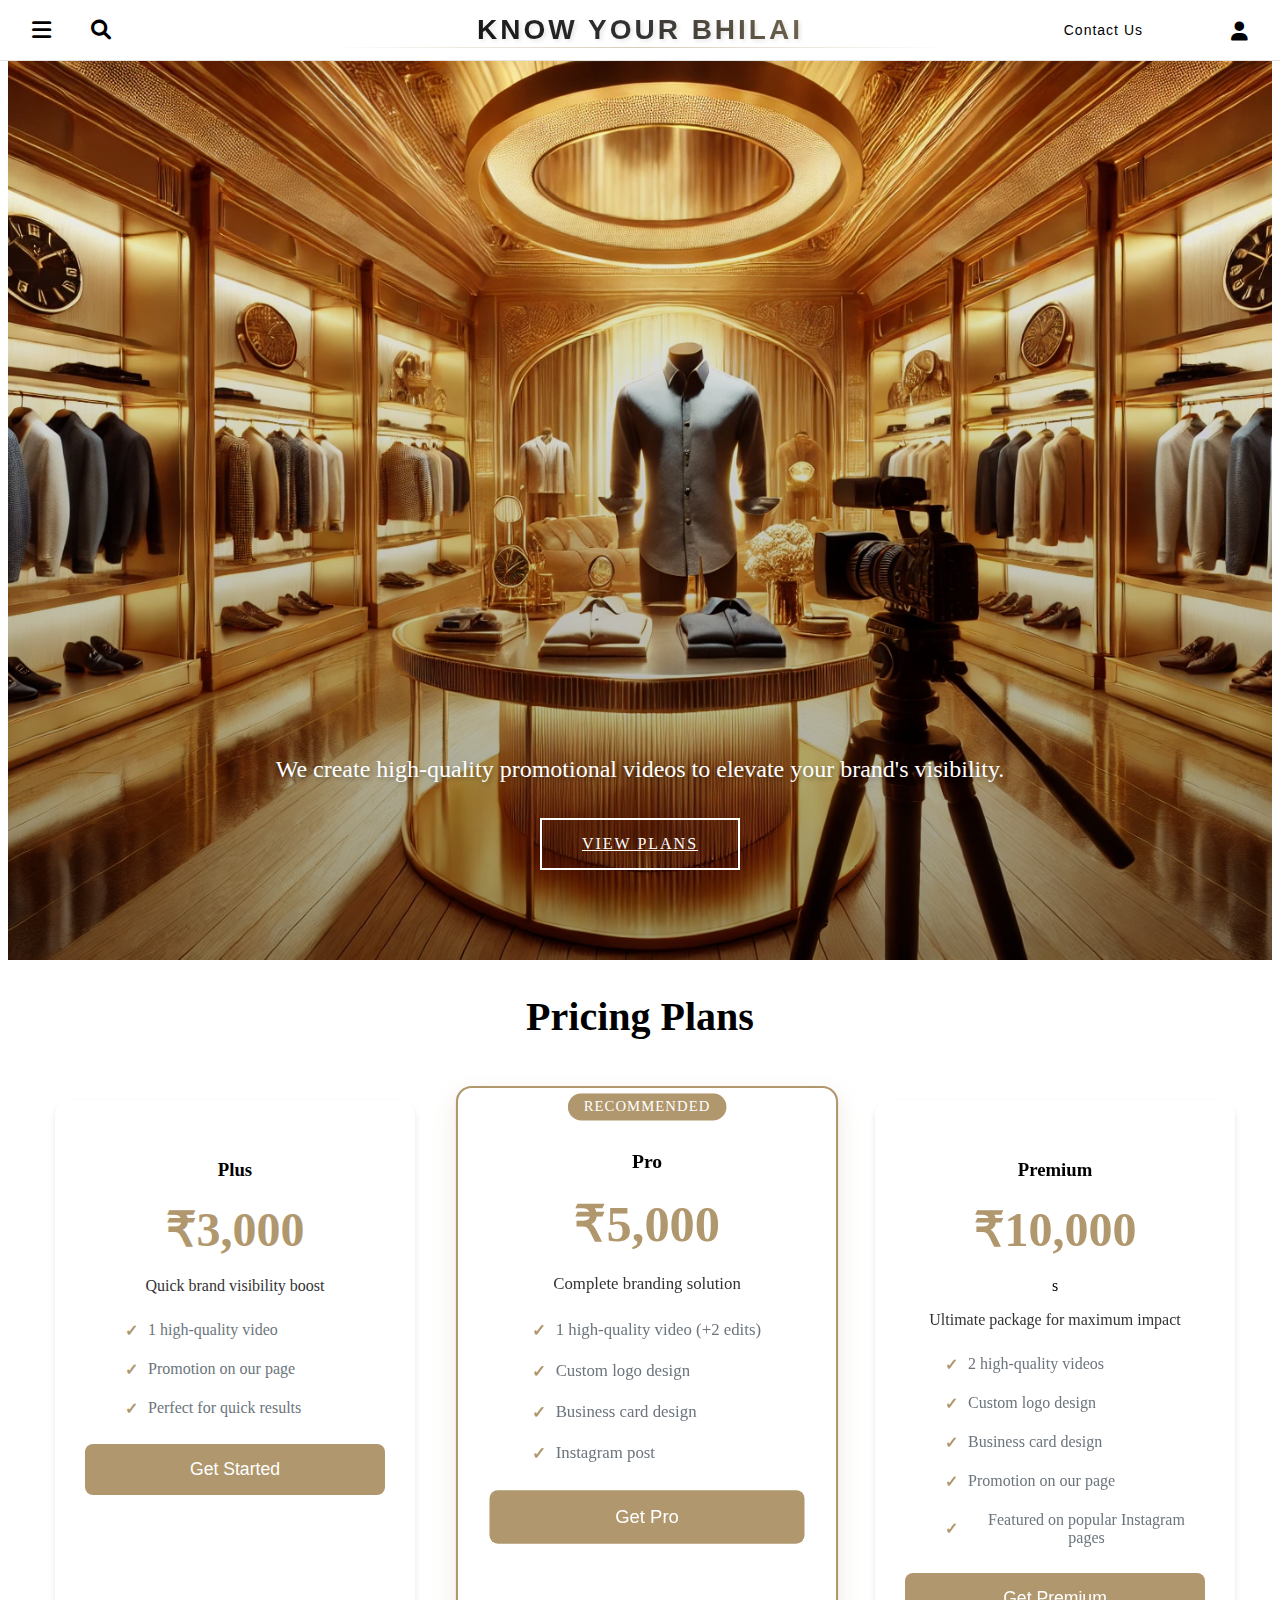
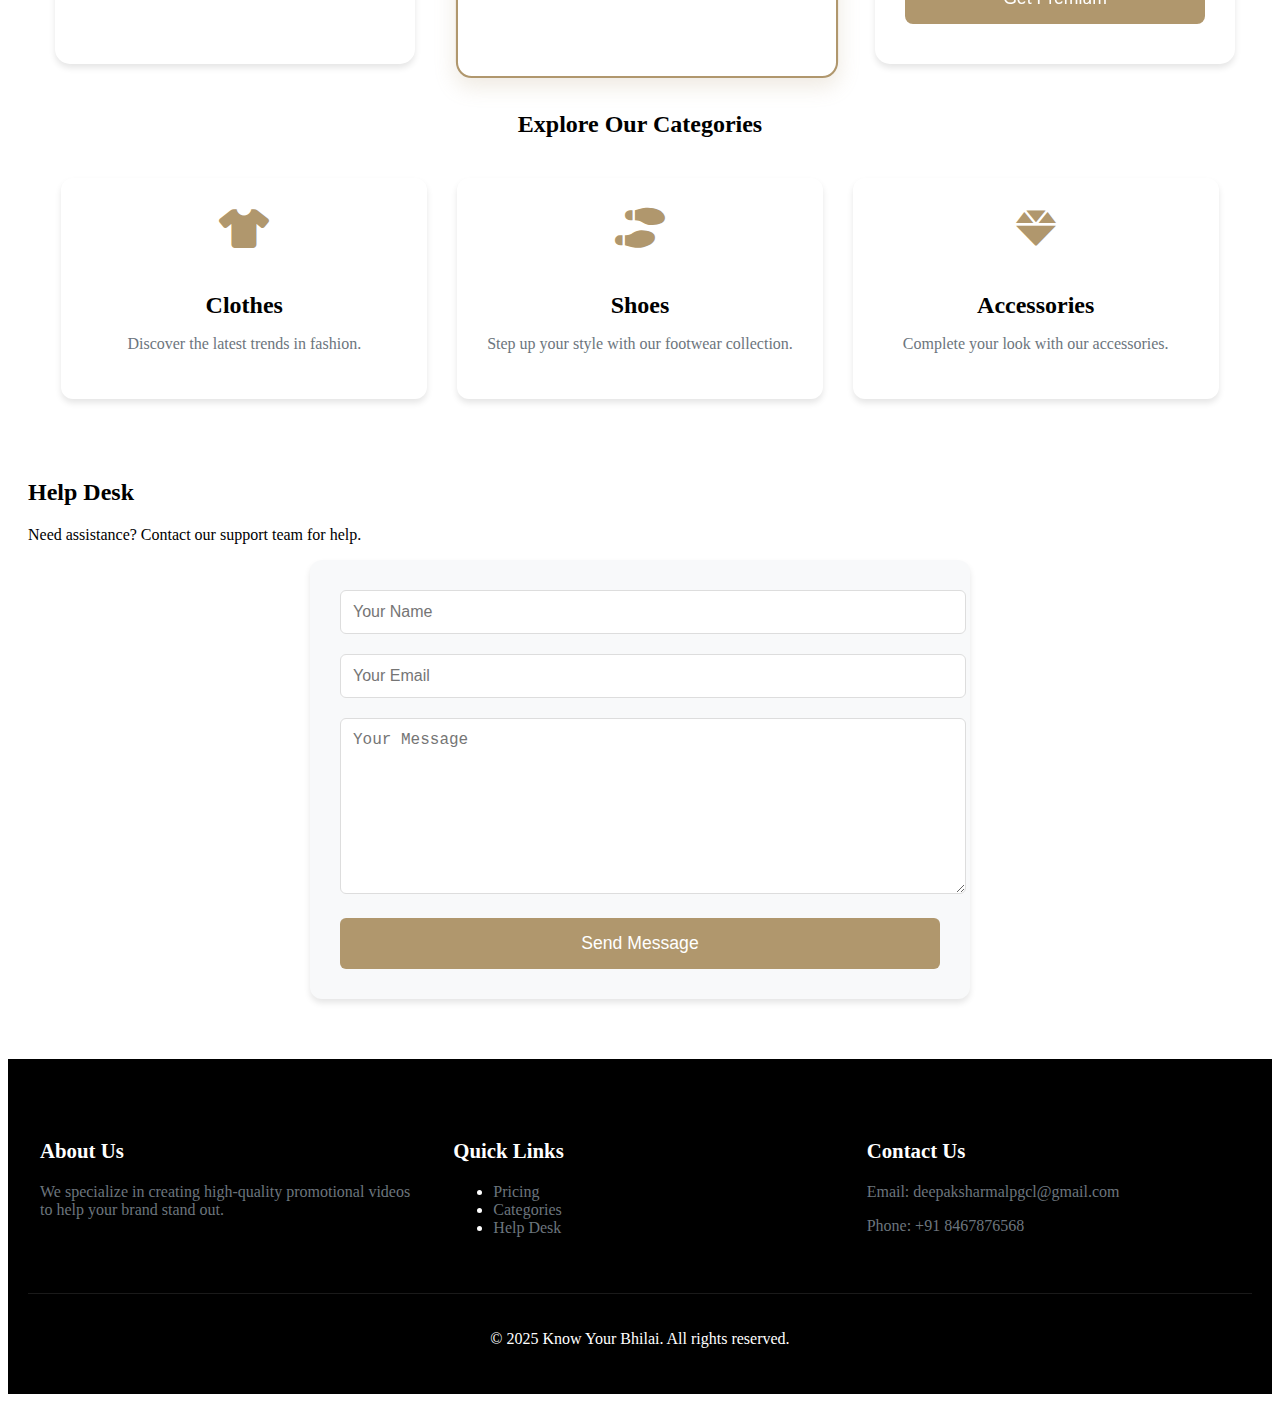
==== index.html @ e36b5971 "Add files via upload" ====
<!DOCTYPE html>
<html lang="en">
<head>
    <meta charset="UTF-8">
    <meta name="viewport" content="width=device-width, initial-scale=1.0">
    <title>Promotional Video Services</title>
    <link rel="stylesheet" href="style.css">
    <link rel="stylesheet" href="https://cdnjs.cloudflare.com/ajax/libs/font-awesome/6.0.0/css/all.min.css">

</head>
<body>
    <!-- Header/Navigation -->
    <header class="header">
        <nav class="nav-container">
            <div class="nav-left">
                <button class="menu-btn">
                    <i class="fas fa-bars"></i>
                </button>
                <button class="search-btn">
                    <i class="fas fa-search"></i>
                </button>
            </div>
            
            <div class="logo">
                <h1>KNOW YOUR BHILAI</h1>
            </div>
            
            <div class="nav-right">
                <button class="call-btn" onclick="scrollToContact()">Contact Us</button>
                <button class="wishlist-btn">
                </button>
                <button class="account-btn">
                    <i class="fas fa-user"></i>
                </button>
            </div>
        </nav>
    </header>

<!-- Hero Section -->
<section class="hero-section">
    <img src="./image/first.png" alt="Luxury Store" class="hero-background">
    <div class="hero-overlay"></div>
    <div class="hero-content">
        <p class="hero-description">We create high-quality promotional videos to elevate your brand's visibility.</p>
        <a href="#pricing" class="view-plans-btn">VIEW PLANS</a>
    </div>
</section>

    <!-- Pricing Section -->
    <section id="pricing" class="pricing-section"> <!-- Added ID for scroll target -->
    <h2 class="pricing-title">Pricing Plans</h2>
        <div class="pricing-container">
            <!-- Plus Card -->
            <div class="price-card">
                <h3>Plus</h3>
                <div class="price">₹3,000</div>
                <p class="description">Quick brand visibility boost</p>
                <ul class="features-list">
                    <li>1 high-quality video</li>
                    <li>Promotion on our page</li>
                    <li>Perfect for quick results</li>
                </ul>
                <button class="btn btn-plus" onclick="window.location.href='payment.html?plan=plus'">Get Started</button>
            </div>
    
            <!-- Pro Card -->
            <div class="price-card">
                <h3>Pro</h3>
                <div class="price">₹5,000</div>
                <p class="description">Complete branding solution</p>
                <ul class="features-list">
                    <li>1 high-quality video (+2 edits)</li>
                    <li>Custom logo design</li>
                    <li>Business card design</li>
                    <li>Instagram post</li>
                </ul>
                <button class="btn btn-pro" onclick="window.location.href='payment.html?plan=pro'">Get Pro</button>
            </div>
    
            <!-- Premium Card -->
            <div class="price-card">
                <h3>Premium</h3>
                <div class="price">₹10,000</div>s
                <p class="description">Ultimate package for maximum impact</p>
                <ul class="features-list">
                    <li>2 high-quality videos </li>
                    <li>Custom logo design</li>
                    <li>Business card design</li>
                    <li>Promotion on our page</li>
                    <li>Featured on popular Instagram pages</li>
                </ul>   
                <button class="btn btn-premium" onclick="window.location.href='payment.html?plan=premium'">Get Premium</button>
            </div>
        </div>
    </section>

    <div class="section-divider"></div>

    <!-- Categories Section -->
<section id="categories" class="categories-section">
    <h2 class="categories-title"><br>Explore Our Categories</h2>
    <div class="categories-container">
    <div class="categories-container">
        <div class="category-box">
            <i class="fas fa-tshirt"></i>
            <h3>Clothes</h3>
            <p>Discover the latest trends in fashion.</p>
            <a href="clothes.html" class="category-link"></a>
        </div>
        <div class="category-box">
            <i class="fas fa-shoe-prints"></i>
            <h3>Shoes</h3>
            <p>Step up your style with our footwear collection.</p>
            <a href="shoes.html" class="category-link"></a>
        </div>
        <div class="category-box">
            <i class="fas fa-gem"></i>
            <h3>Accessories</h3>
            <p>Complete your look with our accessories.</p>
            <a href="accessories.html" class="category-link"></a>
        </div>
    </div>
</div>
</section>

    <!-- Help Desk Section -->
    <section id="help-desk" class="help-desk">
        <h2>Help Desk</h2>
        <p>Need assistance? Contact our support team for help.</p>
        <form class="help-form">
            <input type="text" placeholder="Your Name" required>
            <input type="email" placeholder="Your Email" required>
            <textarea placeholder="Your Message" required></textarea>
            <button type="submit">Send Message</button>
        </form>
    </section>

    <!-- Footer -->
    <footer class="footer">
        <div class="footer-content">
            <div class="footer-section">
                <h3>About Us</h3>
                <p>We specialize in creating high-quality promotional videos to help your brand stand out.</p>
            </div>
            <div class="footer-section">
                <h3>Quick Links</h3>
                <ul>
                    <li><a href="#pricing">Pricing</a></li>
                    <li><a href="#categories">Categories</a></li>
                    <li><a href="#help-desk">Help Desk</a></li>
                </ul>
            </div>
            <div class="footer-section">
                <h3>Contact Us</h3>
                <p>Email: deepaksharmalpgcl@gmail.com</p>
                <p>Phone: +91 8467876568</p>
            </div>
        </div>
        <div class="footer-bottom">
            <p>&copy; 2025 Know Your Bhilai. All rights reserved.</p>
        </div>
    </footer>
    <script src="script.js"></script>
</body>
<!-- Add this at the bottom of your page where the contact section is -->
<section id="contact">
    <!-- Your contact form or contact information here -->
</section>
</html>
---- style.css ----
/* Base styles and variables */
:root {
    --primary-color: #1a1a1a;
    --accent-color: #007bff;
    --light-gray: #f8f9fa;
    --text-gray: #6c757d;
    --white: #ffffff;
    --shadow: 0 4px 6px rgba(0, 0, 0, 0.1);
    --transition: all 0.3s ease;
}

/* Pricing Section */
.pricing {
    padding: 80px 20px;
    background: var(--white);
}.pricing {
    padding: 80px 20px;
    background: var(--white);
}

.pricing-title {
    font-size: 40px;
    color: #000000;
    text-align: center;
    margin-bottom: 60px;
    font-weight: 600;
}

.pricing-title h2 {
    font-size: 2.5rem;
    color: var(--primary-color);
    margin-bottom: 20px;
}

.pricing-container {
    display: grid;
    grid-template-columns: repeat(auto-fit, minmax(300px, 1fr));
    gap: 30px;
    max-width: 1200px;
    margin: 0 auto;
    padding: 0 20px;
}

.price-card {
    background: var(--white);
    border-radius: 15px;
    padding: 40px 30px; /* Increase horizontal padding */
    min-width: 300px; /* Ensure minimum width */
    margin: 0 15px; /* Add some margin between cards */
    text-align: center;
    transition: var(--transition);
    box-shadow: var(--shadow);
    position: relative;
    overflow: hidden;
}
.price-card:nth-child(2) {
    transform: scale(1.05);
    border: 2px solid #B0976D; /* Golden border */
    box-shadow: 0 8px 20px rgba(176, 151, 109, 0.2); /* Golden shadow */
    position: relative;
}
/* Add a "Popular" or "Best Value" badge */
.price-card:nth-child(2)::before {
    content: "RECOMMENDED";
    position: absolute;
    top:  5px;
    left: 50%;
    transform: translateX(-50%);
    background: #B0976D;
    color: white;
    padding: 5px 15px;
    border-radius: 20px;
    font-size: 14px;
    font-weight: 500;
    letter-spacing: 1px;
}

.price-card:hover {
    transform: translateY(-10px);
    box-shadow: 0 8px 15px rgba(0, 0, 0, 0.15);
}
.price-card:nth-child(2):hover {
    transform: scale(1.05) translateY(-10px);
}

.price-card h3 {
    color: #000000;
    font-weight: 600;
}

.price-card .price {
    color: #B0976D; /* Golden color for price */
    font-size: 48px;
    font-weight: 600;
    margin: 20px 0;
}

.price-card .description {
    color: #333333; /* Darker gray */
    font-weight: 500;
}

.features-list li {
    color: #444444; /* Dark gray for list items */
    font-weight: 500;
}

.features-list li {
    padding: 10px 0;
    color: var(--text-gray);
    display: flex;
    align-items: center;
    gap: 10px;
}

.features-list li::before {
    content: '✓';
    color: var(--accent-color);
    font-weight: bold;
}

.price-card button {
    width: 100%;
    padding: 15px;
    border: none;
    border-radius: 8px;
    background: var(--accent-color);
    color: var(--white);
    font-size: 1.1rem;
    cursor: pointer;
    transition: var(--transition);
}

.price-card button:hover {
    background: #0056b3;
}
html {
    scroll-behavior: smooth;
}
/* Categories Section */
.categories {
    margin-top: 80px; /* Adds space above categories section */
    /* or */
    padding-top: 80px; /* Alternative way to add space */
}

.categories-title {
    text-align: center;
    margin-bottom: 40px;
}

.categories-container {
    display: grid;
    grid-template-columns: repeat(auto-fit, minmax(250px, 1fr));
    gap: 30px;
    max-width: 1200px;
    margin: 0 auto;
}

.category-box {
    background: var(--white);
    border-radius: 12px;
    padding: 30px;
    text-align: center;
    transition: var(--transition);
    box-shadow: var(--shadow);
    position: relative;
}

.category-box:hover {
    transform: translateY(-5px);
}

.category-box i {
    font-size: 2.5rem;
    color: var(--accent-color);
    margin-bottom: 20px;
}

.category-box h3 {
    font-size: 1.5rem;
    margin-bottom: 15px;
    color: var(--primary-color);
}

.category-box p {
    color: var(--text-gray);
}
.category-link {
    position: absolute;
    top: 0;
    left: 0;
    width: 100%;
    height: 100%;
    cursor: pointer;
}
.categories::before {
    content: '';
    position: absolute;
    top: -40px;
    left: 50%;
    transform: translateX(-50%);
    width: 80%;
    max-width: 1200px;
    height: 1px;
    background: #eee; /* Light gray separator line */
}

/* Help Desk Section */
.help-desk {
    padding: 60px 20px;
    background: var(--white);
}

.help-form {
    max-width: 600px;
    margin: 0 auto;
    padding: 30px;
    background: var(--light-gray);
    border-radius: 12px;
    box-shadow: var(--shadow);
}

.help-form input,
.help-form textarea {
    width: 100%;
    padding: 12px;
    margin-bottom: 20px;
    border: 1px solid #ddd;
    border-radius: 6px;
    font-size: 1rem;
}

.help-form textarea {
    min-height: 150px;
    resize: vertical;
}

.help-form button {
    width: 100%;
    padding: 15px;
    background: var(--accent-color);
    color: var(--white);
    border: none;
    border-radius: 6px;
    font-size: 1.1rem;
    cursor: pointer;
    transition: var(--transition);
}

.help-form button:hover {
    background: #0056b3;
}

/* Footer */
.footer {
    background: var(--primary-color);
    color: var(--white);
    padding: 60px 20px 30px;
}

.footer-content {
    max-width: 1200px;
    margin: 0 auto;
    display: grid;
    grid-template-columns: repeat(auto-fit, minmax(250px, 1fr));
    gap: 40px;
}

.footer-section h3 {
    font-size: 1.3rem;
    margin-bottom: 20px;
}

.footer-section p,
.footer-section a {
    color: var(--text-gray);
    text-decoration: none;
    transition: var(--transition);
}

.footer-section a:hover {
    color: var(--accent-color);
}

.footer-bottom {
    text-align: center;
    margin-top: 40px;
    padding-top: 20px;
    border-top: 1px solid rgba(255, 255, 255, 0.1);
}

/* Responsive Design */
@media (max-width: 768px) {
    .pricing-container {
        grid-template-columns: 1fr;
    }
    
    .price-card {
        padding: 30px;
    }
    
    .footer-content {
        grid-template-columns: 1fr;
        text-align: center;
    }
}
/* Header and Navigation Styles */
:root {
    --header-height: 60px;
    --primary-color: #000;
    --secondary-color: #fff;
    --accent-color: #b0976d; /* Gold accent for shine */
    --font-primary: 'Helvetica Neue', Arial, sans-serif;
}

.header {
    position: fixed;
    top: 0;
    left: 0;
    width: 100%;
    height: var(--header-height);
    background-color: var(--secondary-color);
    z-index: 1000;
    border-bottom: 1px solid rgba(0, 0, 0, 0.1);
}

.nav-container {
    display: flex;
    justify-content: space-between;
    align-items: center;
    height: 100%;
    padding: 0 24px;
    max-width: 1920px;
    margin: 0 auto;
}

.nav-left, .nav-right {
    display: flex;
    align-items: center;
    gap: 24px;
    flex: 1;
}

.nav-right {
    justify-content: flex-end;
}

/* Logo Styles */
.logo {
    flex: 2;
    text-align: center;
}

.logo h1 {
    font-family: var(--font-primary);
    font-size: 28px;
    font-weight: 600; /* Made bolder */
    letter-spacing: 3px;
    color: var(--primary-color);
    text-transform: uppercase;
    background: linear-gradient(45deg, #000000, #333333);
    -webkit-background-clip: text;
    background-clip: text;
    -webkit-text-fill-color: transparent;
    text-shadow: 2px 2px 4px rgba(0, 0, 0, 0.1);
    position: relative;
}

.logo h1::after {
    content: '';
    position: absolute;
    bottom: -2px;
    left: 0;
    width: 100%;
    height: 1px;
    background: linear-gradient(90deg, transparent, var(--accent-color), transparent);
    opacity: 0.5;
}

/* Button and Icon Styles */
.menu-btn,
.search-btn,
.call-btn,
.wishlist-btn,
.account-btn {
    background: none;
    border: none;
    padding: 8px;
    cursor: pointer;
    font-family: var(--font-primary);
    font-size: 15px;
    color: var(--primary-color);
    display: flex;
    align-items: center;
    transition: all 0.3s ease;
    position: relative;
}

/* Icon Sizes */
.fas {
    font-size: 20px; /* Consistent icon size */
}

.fa-bars {
    font-size: 22px; /* Slightly larger menu icon */
}

.fa-search {
    font-size: 20px;
}

.fa-heart {
    font-size: 18px;
}

.fa-user {
    font-size: 19px;
}

/* Button Hover Effects */
.menu-btn:hover,
.search-btn:hover,
.call-btn:hover,
.wishlist-btn:hover,
.account-btn:hover {
    opacity: 0.7;
    transform: translateY(-1px);
}

/* Call Button Specific Style */
.call-btn {
    font-size: 14px;
    letter-spacing: 1px;
    padding: 8px 16px;
    transition: all 0.3s ease;
}

/* Icon Hover Animation */
.fas {
    transition: transform 0.3s ease;
}

.menu-btn:hover .fas,
.search-btn:hover .fas,
.wishlist-btn:hover .fas,
.account-btn:hover .fas {
    transform: scale(1.1);
}

/* Responsive Design */
@media (max-width: 768px) {
    .nav-container {
        padding: 0 16px;
    }

    .logo h1 {
        font-size: 22px;
    }

    .call-btn {
        display: none;
    }

    .fas {
        font-size: 18px;
    }
}

/* Optional: Add subtle shine animation to logo */
@keyframes shine {
    0% {
        background-position: -100%;
    }
    100% {
        background-position: 200%;
    }
}

.logo h1 {
    background-size: 200% auto;
    animation: shine 3s linear infinite;
    background-image: linear-gradient(
        45deg,
        #000000 0%,
        #333333 25%,
        var(--accent-color) 50%,
        #333333 75%,
        #000000 100%
    );
}
/* Hero Section Styles */
.hero-section {
    position: relative;
    height: 100vh;
    width: 100%;
    overflow: hidden;
    margin-top: 60px;
}

.hero-background {
    position: absolute;
    top: 0;
    left: 0;
    width: 100%;
    height: 100%;
    object-fit: cover;
    z-index: 1;
}

.hero-overlay {
    position: absolute;
    top: 0;
    left: 0;
    width: 100%;
    height: 100%;
    background: linear-gradient(to bottom, 
        rgba(0, 0, 0, 0) 0%,
        rgba(0, 0, 0, 0.4) 100%);
    z-index: 2;
}

.hero-content {
    position: absolute;
    bottom: 10%; /* Position from bottom */
    left: 0;
    right: 0;
    text-align: center;
    z-index: 3;
    padding: 0 20px;
}

.hero-description {
    color: #ffffff;
    font-size: 24px;
    font-weight: 300;
    line-height: 1.6;
    margin-bottom: 30px;
    text-shadow: 2px 2px 4px rgba(0, 0, 0, 0.3);
    max-width: 800px;
    margin-left: auto;
    margin-right: auto;
}

.view-plans-btn {
    display: inline-block;
    padding: 15px 40px;
    background: transparent;
    color: #ffffff;
    border: 2px solid #ffffff;
    font-size: 16px;
    text-transform: uppercase;
    letter-spacing: 2px;
    cursor: pointer;
    transition: all 0.3s ease;
    position: relative;
}

.view-plans-btn:hover {
    background: #ffffff;
    color: #000000;
    transform: translateY(-2px);
    box-shadow: 0 4px 15px rgba(255, 255, 255, 0.2);
}

/* Optional: Add animation for content entry */
@keyframes fadeInUp {
    from {
        opacity: 0;
        transform: translateY(20px);
    }
    to {
        opacity: 1;
        transform: translateY(0);
    }
}

.hero-content {
    animation: fadeInUp 1s ease-out;
}

/* Responsive adjustments */
@media (max-width: 768px) {
    .hero-description {
        font-size: 20px;
    }
    
    .view-plans-btn {
        padding: 12px 30px;
        font-size: 14px;
    }
}
/* Stores Section Styles */
.stores-section {
    padding: 80px 20px;
    margin-top: 60px;
}

.stores-section h2 {
    text-align: center;
    margin-bottom: 40px;
    color: var(--primary-color);
    font-size: 32px;
}

.stores-container {
    max-width: 1200px;
    margin: 0 auto;
    display: flex;
    flex-direction: column;
    gap: 30px;
}

.store-card {
    background: var(--white);
    border-radius: 15px;
    overflow: hidden;
    box-shadow: 0 4px 6px rgba(0, 0, 0, 0.1);
    display: flex;
    transition: transform 0.3s ease;
}

.store-card:hover {
    transform: translateY(-5px);
}

.store-image {
    flex: 0 0 300px;
    overflow: hidden;
}

.store-image img {
    width: 100%;
    height: 100%;
    object-fit: cover;
}

.store-info {
    flex: 1;
    padding: 25px;
}

.store-info h3 {
    color: var(--primary-color);
    font-size: 24px;
    margin-bottom: 15px;
}

.store-description {
    color: var(--text-gray);
    margin-bottom: 20px;
}

.store-details {
    margin-bottom: 20px;
}

.store-details p {
    margin: 10px 0;
    color: var(--text-gray);
}

.store-details i {
    color: var(--accent-color);
    margin-right: 10px;
    width: 20px;
}

.visit-store-btn {
    background: var(--accent-color);
    color: var(--white);
    border: none;
    padding: 12px 25px;
    border-radius: 8px;
    cursor: pointer;
    transition: background 0.3s ease;
}

.visit-store-btn:hover {
    background: #8B784C;
}

/* Responsive Design */
@media (max-width: 768px) {
    .store-card {
        flex-direction: column;
    }

    .store-image {
        height: 200px;
    }

    .store-info {
        padding: 20px;
    }
}
/* Store Type Specific Styles */
.stores-section h2::after {
    content: '';
    display: block;
    width: 60px;
    height: 3px;
    background: var(--accent-color);
    margin: 15px auto;
}

/* Store Card Variations */
.store-card.shoe-store .store-image {
    background-color: #f8f8f8;
}

.store-card.accessory-store .store-image {
    background-color: #f9f9f9;
}

/* Store Details Enhancement */
.store-details p:hover i {
    transform: scale(1.2);
}

/* Visit Store Button Variations */
.shoe-store .visit-store-btn {
    background: #8B784C;
}

.accessory-store .visit-store-btn {
    background: #B0976D;
}

/* Loading State for Images */
.store-image img {
    transition: opacity 0.3s ease;
}

.store-image img.loading {
    opacity: 0.5;
}

/* Responsive Adjustments */
@media (max-width: 480px) {
    .store-info h3 {
        font-size: 20px;
    }
    
    .store-details p {
        font-size: 14px;
    }
}
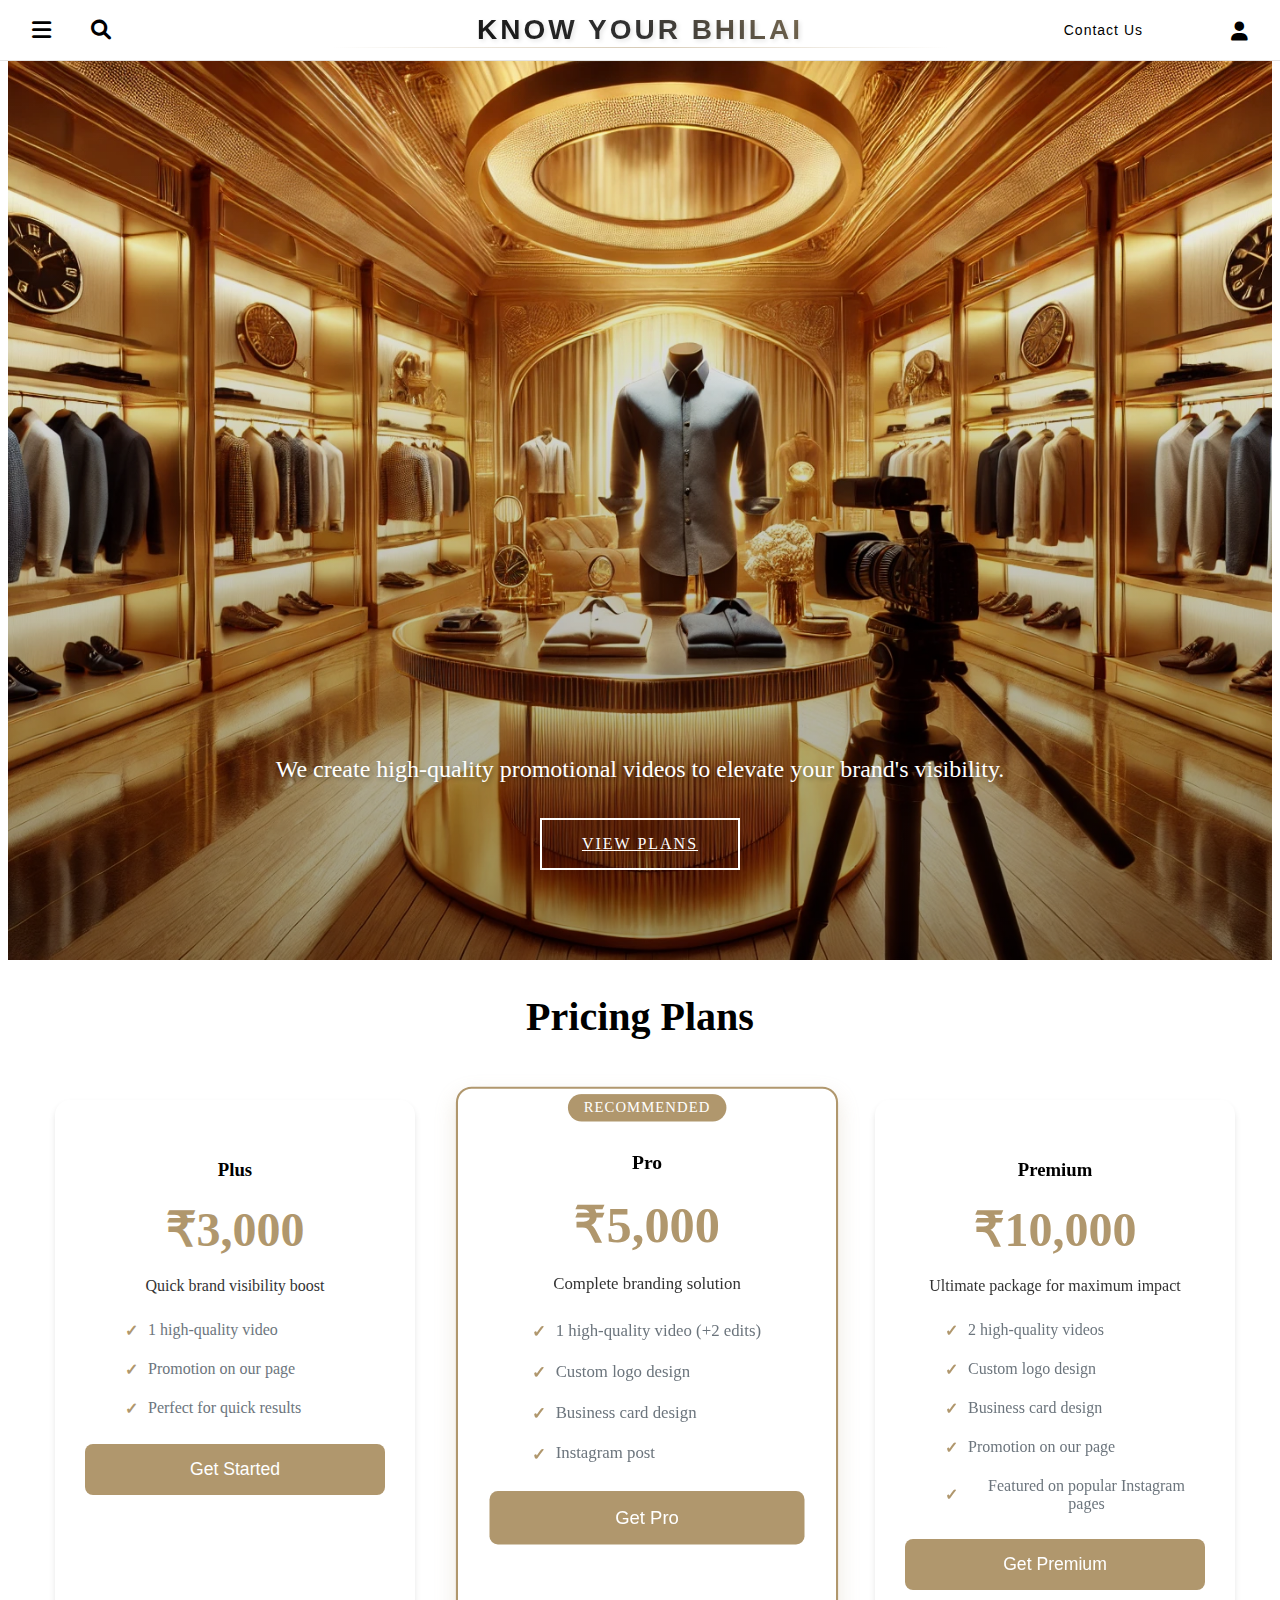
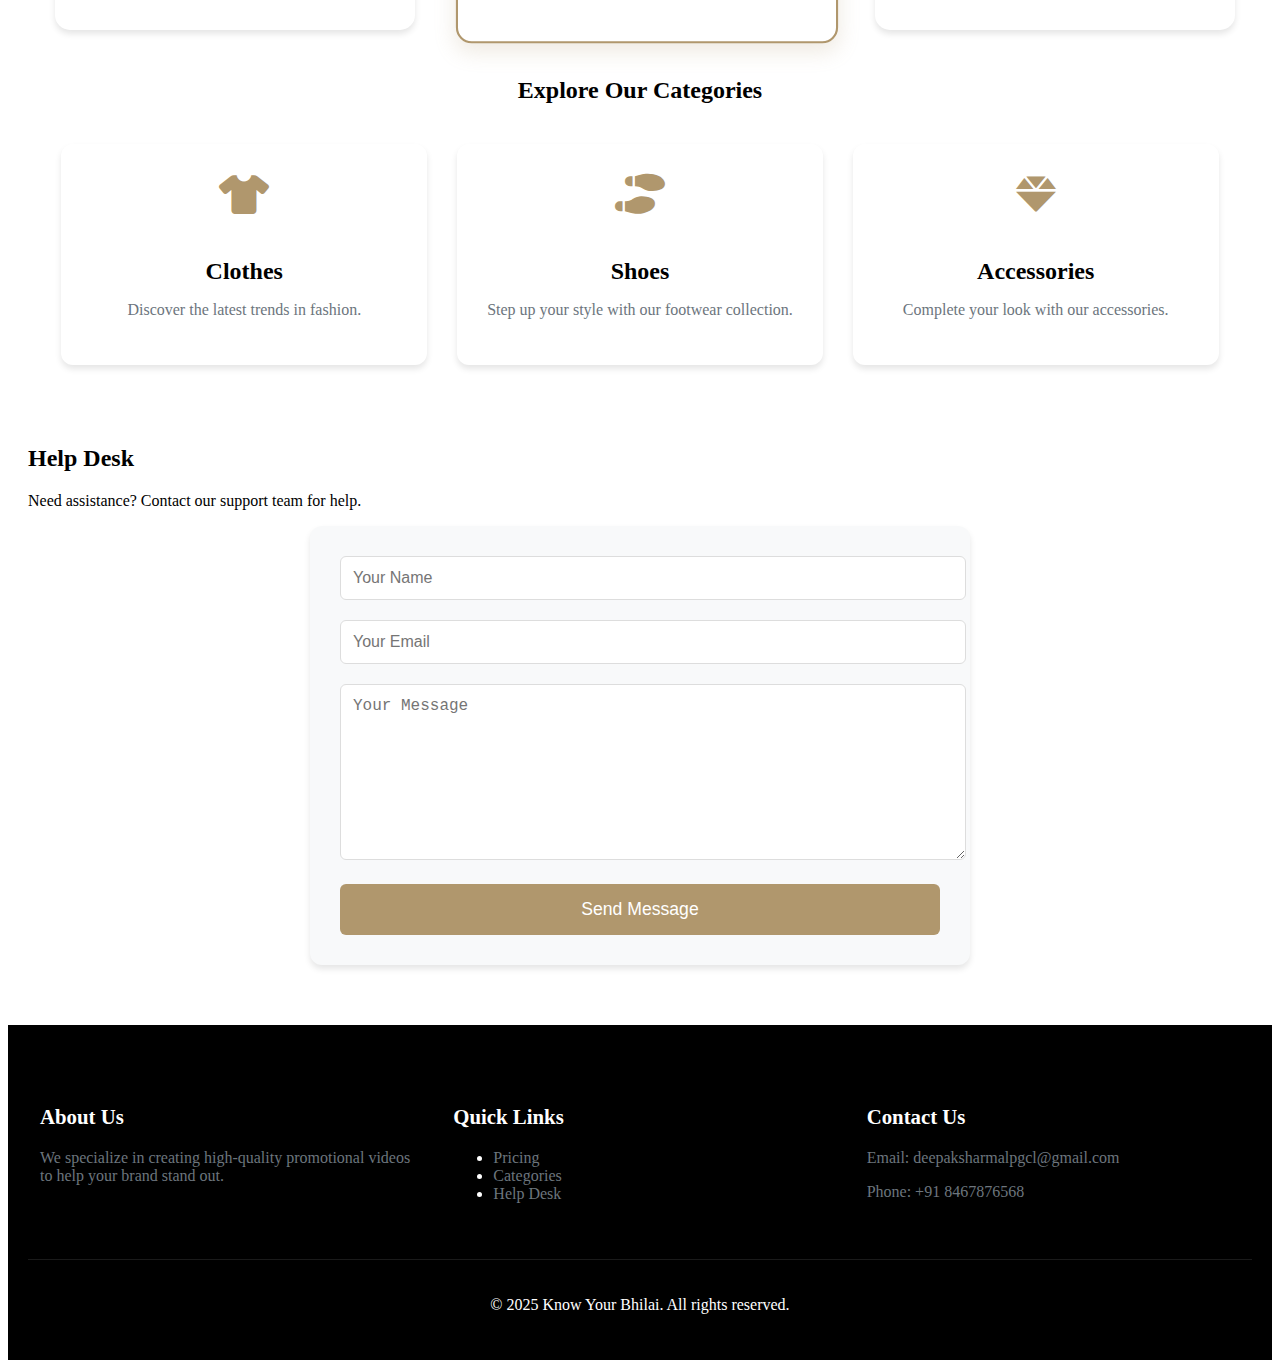
==== commit b777bb76: "Update index.html" ====
--- a/index.html
+++ b/index.html
@@ -80,7 +80,7 @@
             <!-- Premium Card -->
             <div class="price-card">
                 <h3>Premium</h3>
-                <div class="price">₹10,000</div>s
+                <div class="price">₹10,000</div>
                 <p class="description">Ultimate package for maximum impact</p>
                 <ul class="features-list">
                     <li>2 high-quality videos </li>
@@ -166,4 +166,4 @@
 <section id="contact">
     <!-- Your contact form or contact information here -->
 </section>
-</html>+</html>
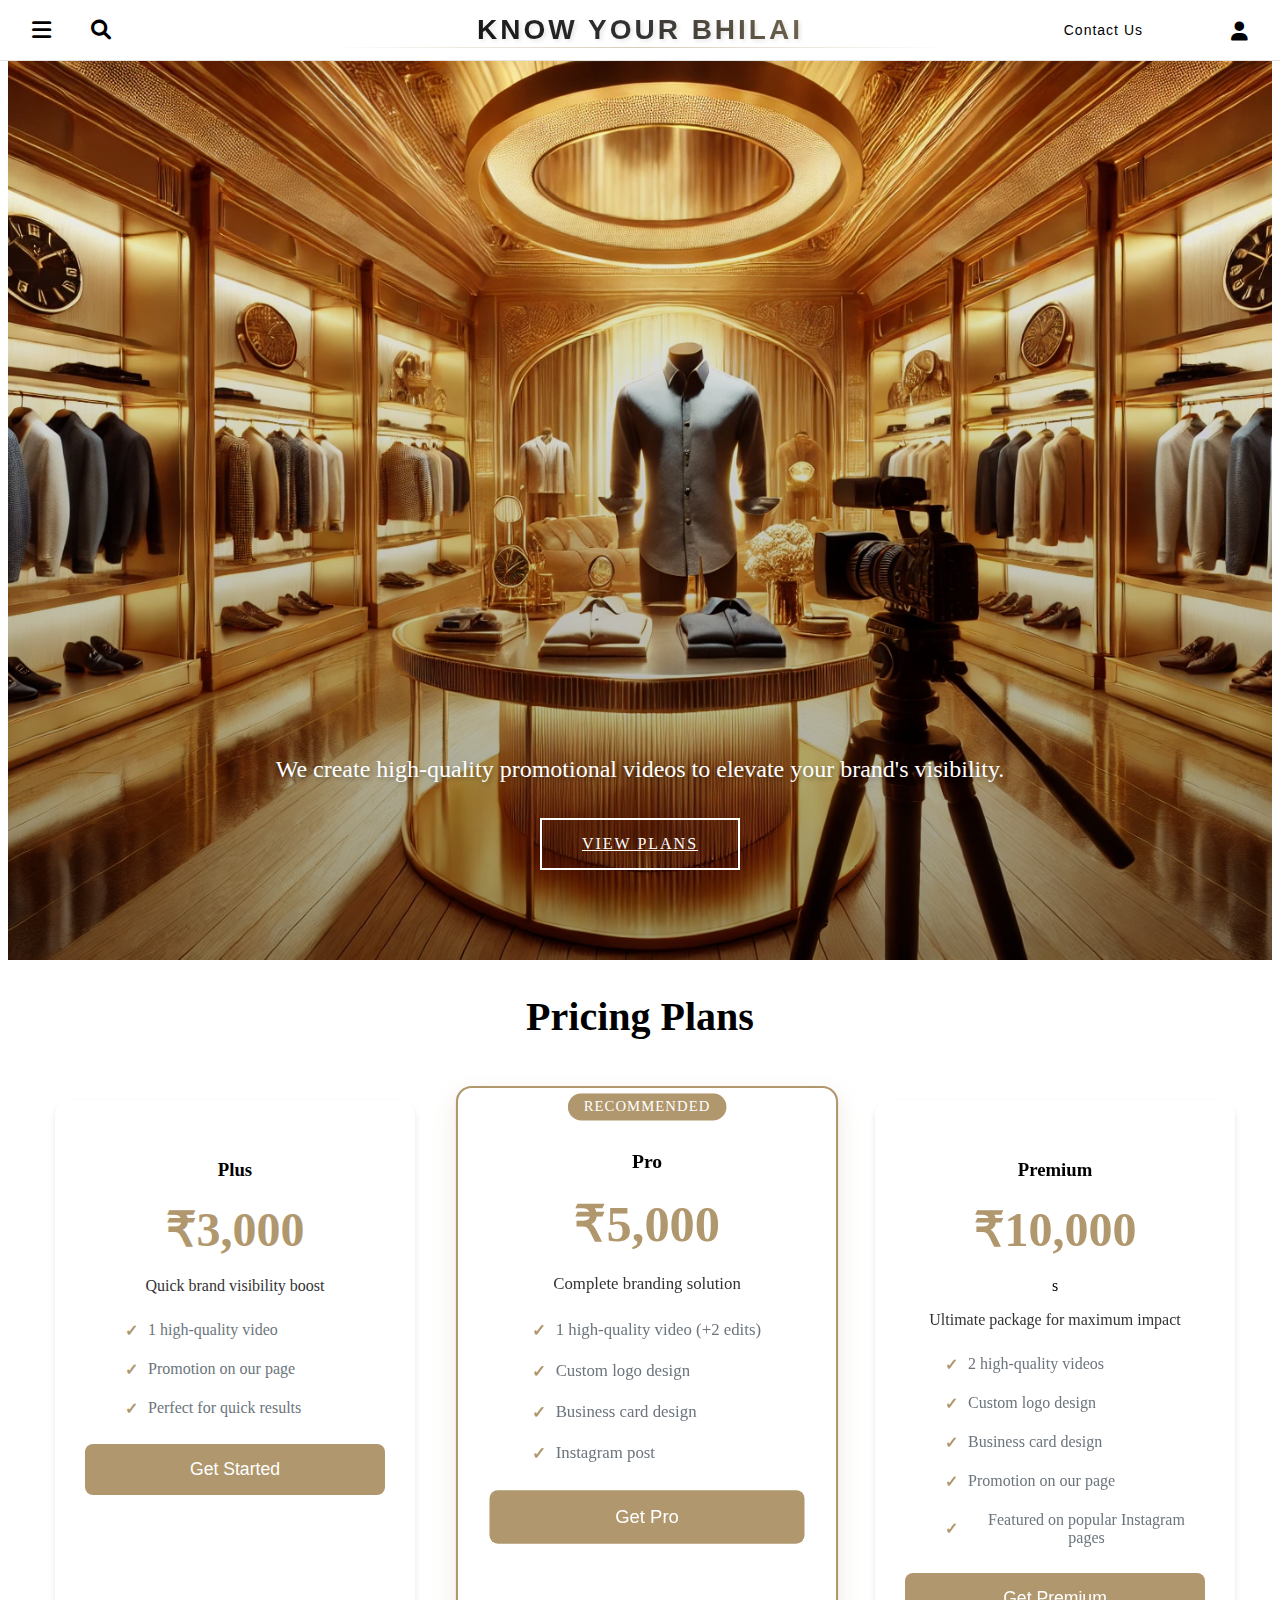
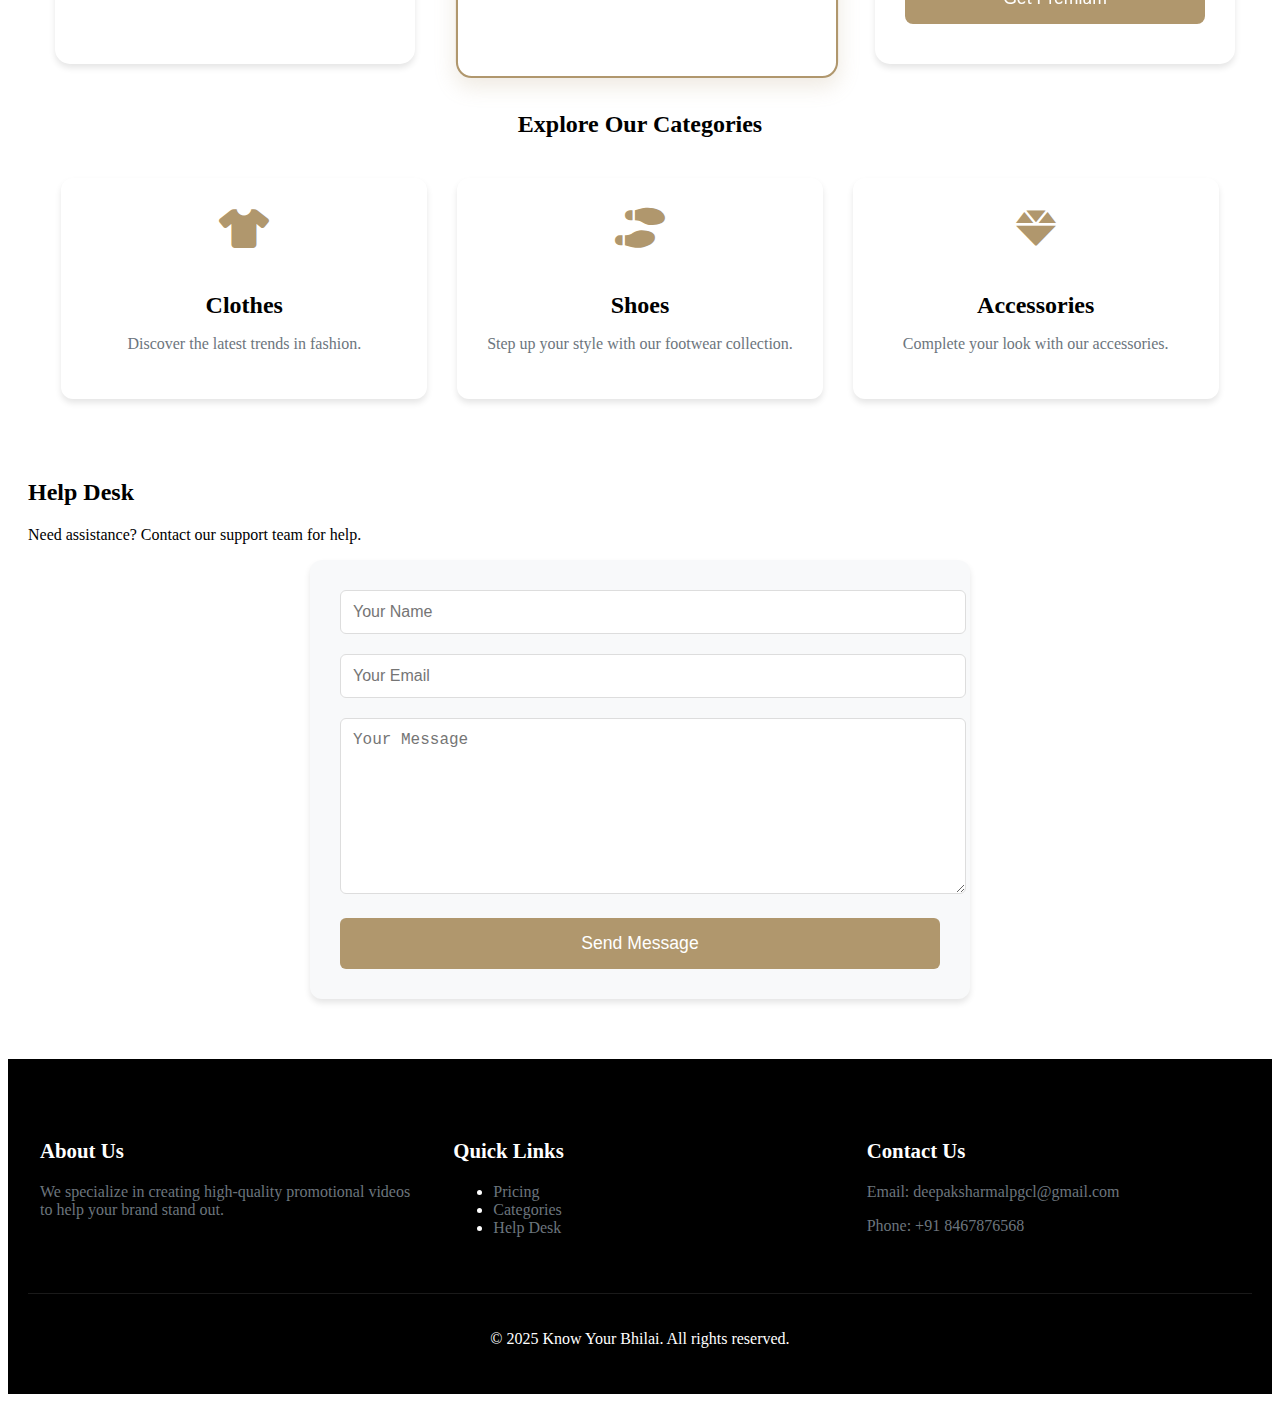
==== commit ea1d2bb0: "Update index.html" ====
--- a/index.html
+++ b/index.html
@@ -80,7 +80,7 @@
             <!-- Premium Card -->
             <div class="price-card">
                 <h3>Premium</h3>
-                <div class="price">₹10,000</div>
+                <div class="price">₹10,000</div>s
                 <p class="description">Ultimate package for maximum impact</p>
                 <ul class="features-list">
                     <li>2 high-quality videos </li>
--- a/style.css
+++ b/style.css
@@ -745,4 +745,4 @@
     .store-details p {
         font-size: 14px;
     }
-}+}
